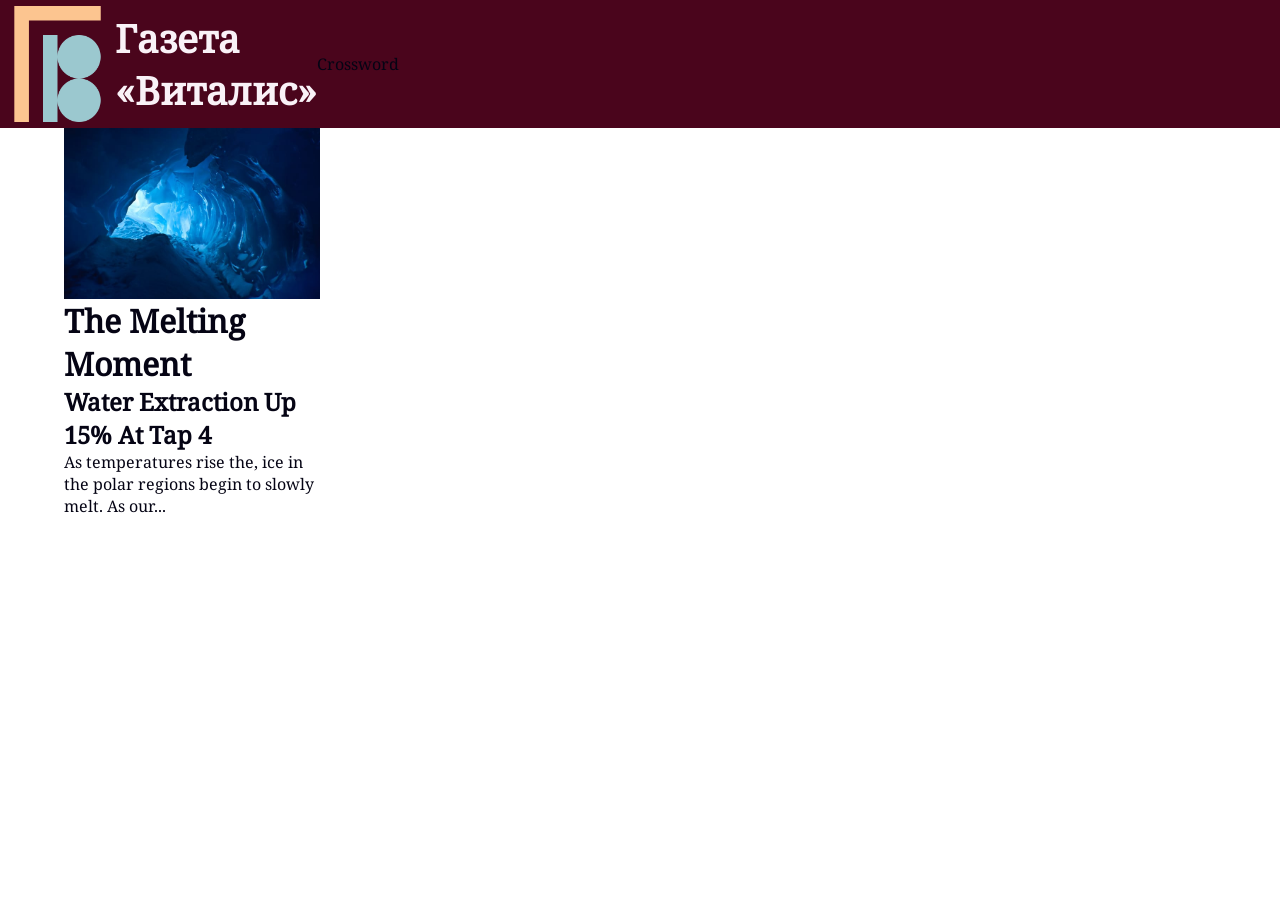
==== index.html @ 29e22456 "Basic story" ====
<!DOCTYPE html>
<html lang="en">
<head>
    <meta charset="UTF-8">
    <meta name="viewport" content="width=device-width, initial-scale=1.0">
    <title>The Vitalis Gazette</title>
    <link rel="stylesheet" href="../stylesheets/base.css">
    <link rel="stylesheet" href="../stylesheets/main.css">
</head>
<body>
    <header>
        <div class="topbar">
            <img src="../images/tvg_logo.png" width="15%">
            <h1 class="topbarLabel">Газета <br> «Виталис»</h1>
            <div class="barButtons">
                <a src="">Crossword</a>
            </div>
        </div>
    </header>

    
    <div class="story">
        <img src="../images/thumbnail1.jpg">
        <h1>The Melting Moment</h1>
        <h2>Water Extraction Up 15% At Tap 4</h2>
        <p>As temperatures rise the, ice in the polar regions begin to slowly melt. As our...</p>
    </div>

</body>
</html>
---- stylesheets/base.css ----
:root{
    --logo-orange: #FCC590;
    --logo-blue: #9BC8CF;
    --teal: #084C61;
    --red: #DB504A;
    --maroon: #4A051C;
    --white: #f9f2f7;
    --black: #050414;
}

/* Noto is licensed under the SIL Open Font License */
/* A copy of the license can be found at fonts/OFL.txt */
@font-face {
    font-family: "Noto";
    src: url("fonts/NotoSerif-VariableFont_wdth\,wght.ttf");
    font-weight: 400;
    font-style: normal;
}

@font-face {
    font-family: "Noto";
    src: url("fonts/NotoSerif-Italic-VariableFont_wdth\,wght.ttf");
    font-weight: 400;
    font-style: italic;
}

* {
    font-family: "Noto";
    color: var(--black);
}
---- stylesheets/main.css ----
body{
    padding: 0;
    margin: 0;
}

.topbar{
    width: 100%;
    background-color: var(--maroon);
    height: 10vw;
    padding: 0;
    margin: 0;
    display: flex;
    flex-direction: row;
    align-items: center;
    justify-content: flex-start;
}

.topbar img{
    height: 9vw;
    width: auto;
}

.topbarLabel{
    color: var(--white);
    font-size: 3vw;
    display: flex;
}

@media screen and (width < 1000px){
    .topbar{
        height: 20vw;
    }

    .topbar img{
        height: 18vw;
    }

    .topbarLabel{
        display: none;
    }
}

.row{
    display: flex;
    flex-direction: row;
    align-items: center;
    justify-content: center;
}

.col{
    display: flex;
    flex-direction: column;
    align-items: center;
    justify-content: center;
}

.story{
    display: flex;
    flex-direction: column;
    align-items: center;
    width: 30vw;
}

.story img{
    width: 20vw;
}

.story h1, .story h2, .story p{
    margin: 0;
    width: 20vw;
}
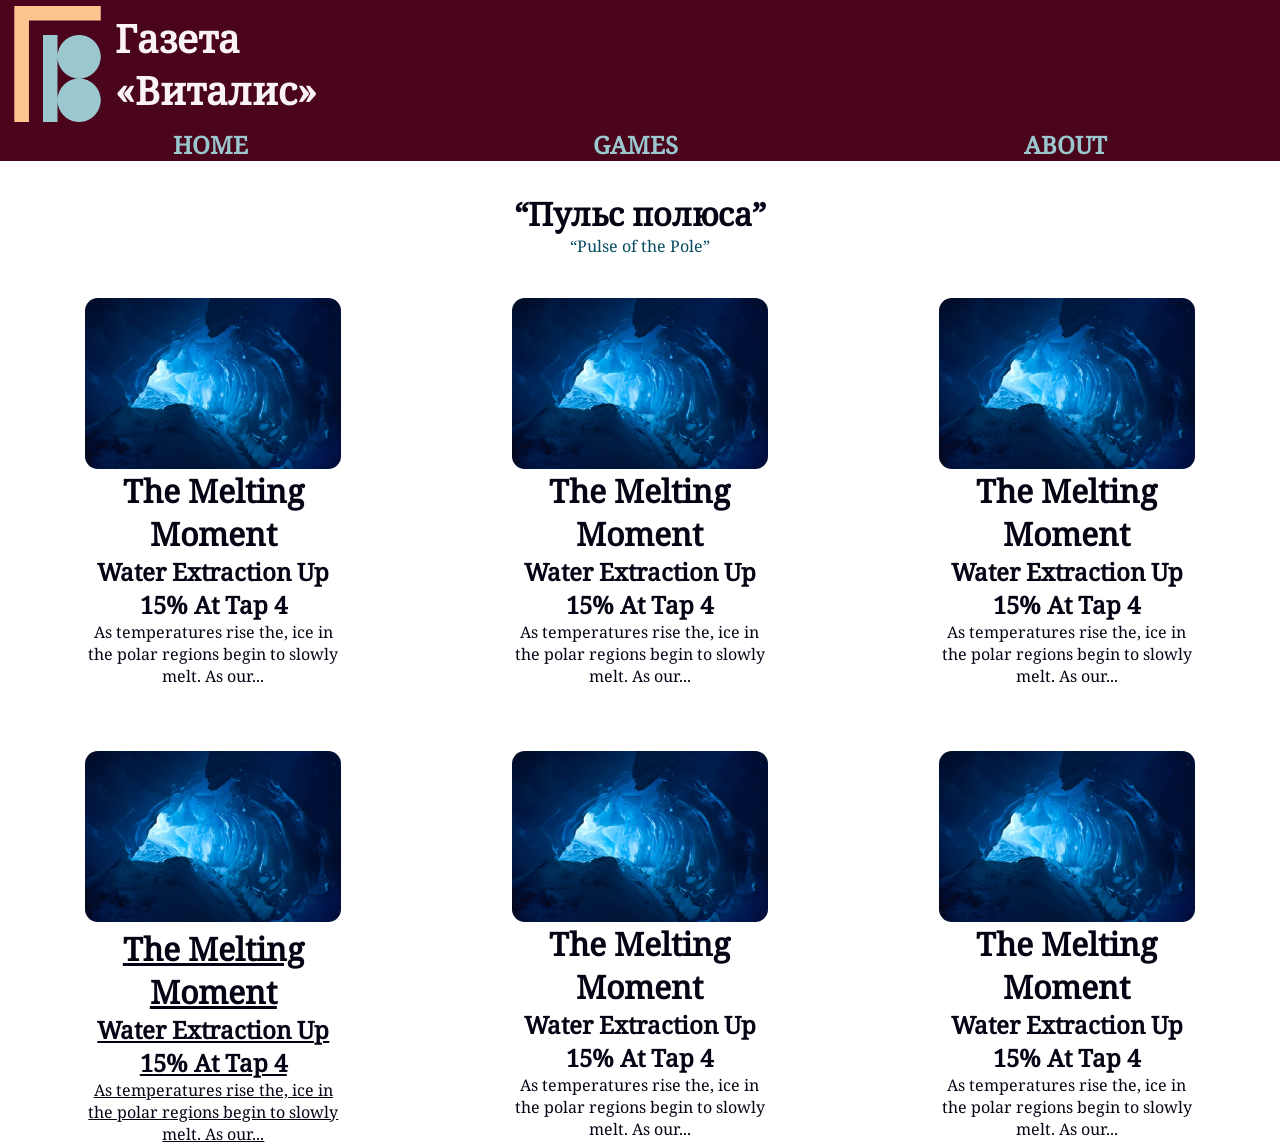
==== commit ee10686f: "Added games" ====
--- a/index.html
+++ b/index.html
@@ -4,26 +4,73 @@
     <meta charset="UTF-8">
     <meta name="viewport" content="width=device-width, initial-scale=1.0">
     <title>The Vitalis Gazette</title>
-    <link rel="stylesheet" href="../stylesheets/base.css">
-    <link rel="stylesheet" href="../stylesheets/main.css">
+    <link rel="stylesheet" href="./stylesheets/base.css">
+    <link rel="stylesheet" href="./stylesheets/main.css">
 </head>
 <body>
     <header>
         <div class="topbar">
-            <img src="../images/tvg_logo.png" width="15%">
+            <img src="./images/tvg_logo.png" width="15%">
             <h1 class="topbarLabel">Газета <br> «Виталис»</h1>
-            <div class="barButtons">
-                <a src="">Crossword</a>
-            </div>
+        </div>
+        <div class="barButtons">
+            <a href="./index.html">HOME</a>
+            <a href="./games.html">GAMES</a>
+            <a href="./about.html">ABOUT</a>
         </div>
     </header>
 
+    <div class="quote">
+        <h1>“Пульс полюса”</h1>
+        <p>“Pulse of the Pole”</p>
+    </div>
     
-    <div class="story">
-        <img src="../images/thumbnail1.jpg">
-        <h1>The Melting Moment</h1>
-        <h2>Water Extraction Up 15% At Tap 4</h2>
-        <p>As temperatures rise the, ice in the polar regions begin to slowly melt. As our...</p>
+    <div class="storyRow">
+        <div class="story">
+            <img src="./images/thumbnail1.jpg">
+            <h1>The Melting Moment</h1>
+            <h2>Water Extraction Up 15% At Tap 4</h2>
+            <p>As temperatures rise the, ice in the polar regions begin to slowly melt. As our...</p>
+        </div>
+        <div class="story">
+            <img src="./images/thumbnail1.jpg">
+            <h1>The Melting Moment</h1>
+            <h2>Water Extraction Up 15% At Tap 4</h2>
+            <p>As temperatures rise the, ice in the polar regions begin to slowly melt. As our...</p>
+        </div>
+        <div class="story">
+            <img src="./images/thumbnail1.jpg">
+            <h1>The Melting Moment</h1>
+            <h2>Water Extraction Up 15% At Tap 4</h2>
+            <p>As temperatures rise the, ice in the polar regions begin to slowly melt. As our...</p>
+        </div>
+    </div>
+
+    <div class="storyRowSep"></div>
+
+    <div class="storyRow">
+        <div class="story">
+            <a href="https://google.com">
+                <img src="./images/thumbnail1.jpg">
+            </a>
+            <a href="https://google.com">
+            <h1>The Melting Moment</h1>
+            <h2>Water Extraction Up 15% At Tap 4</h2>
+                <p>As temperatures rise the, ice in the polar regions begin to slowly melt. As our...</p>
+            </a>
+        </div>
+        <div class="story">
+            <img src="./images/thumbnail1.jpg">
+            <h1>The Melting Moment</h1>
+            <h2>Water Extraction Up 15% At Tap 4</h2>
+            <p>As temperatures rise the, ice in the polar regions begin to slowly melt. As our...</p>
+        </div>
+        <div class="story">
+            <img src="./images/thumbnail1.jpg">
+            <h1>The Melting Moment</h1>
+            <h2>Water Extraction Up 15% At Tap 4</h2>
+            <p>As temperatures rise the, ice in the polar regions begin to slowly melt. As our...</p>
+        </div>
     </div>
 
 </body>
--- a/stylesheets/base.css
+++ b/stylesheets/base.css
@@ -24,6 +24,15 @@
     font-style: italic;
 }
 
+/* Noto is licensed under the SIL Open Font License */
+/* A copy of the license can be found at fonts/OFL.txt */
+@font-face {
+    font-family: "Gasoek";
+    src: url("fonts/GasoekOne-Regular.ttf");
+    font-weight: 400;
+    font-style: normal;
+}
+
 * {
     font-family: "Noto";
     color: var(--black);
--- a/stylesheets/main.css
+++ b/stylesheets/main.css
@@ -26,6 +26,19 @@
     display: flex;
 }
 
+.barButtons{
+    display: flex;
+    justify-content: space-around;
+    background-color: var(--maroon);
+}
+
+.barButtons a{
+    text-decoration: none;
+    font-weight: bold;
+    font-size: x-large;
+    color: var(--logo-blue);
+}
+
 @media screen and (width < 1000px){
     .topbar{
         height: 20vw;
@@ -38,6 +51,25 @@
     .topbarLabel{
         display: none;
     }
+}
+
+.quote{
+    width: 100%;
+    display: flex;
+    flex-direction: column;
+    align-items: center;
+    justify-content: center;
+    margin-top: 2vw;
+    margin-bottom: 2vw;
+}
+
+.quote h1{
+    margin: 5px;
+    margin-bottom: 0;
+}
+.quote p{
+    margin-top: 0;
+    color: var(--teal)
 }
 
 .row{
@@ -63,9 +95,46 @@
 
 .story img{
     width: 20vw;
+    border-radius: 1vw;
 }
 
 .story h1, .story h2, .story p{
+    text-align: center;
     margin: 0;
     width: 20vw;
+}
+
+.storyRow{
+    display: flex;
+    flex-direction: row;
+    width: 100%;
+    justify-content: space-around;
+}
+
+.storyRowSep{
+    height: 5vw;
+}
+
+@media screen and (width < 1000px){
+    .story{
+        width: 80vw;
+        margin: 10vw;
+    }
+
+    .story h1, .story h2, .story p, .story img{
+        width: 80vw;
+    }
+
+    .story img{
+        border-radius: 5vw;
+    }
+
+    .storyRow{
+        flex-direction: column;
+        align-items: center;
+    }
+
+    .storyRowSep{
+        height: 0;
+    }
 }
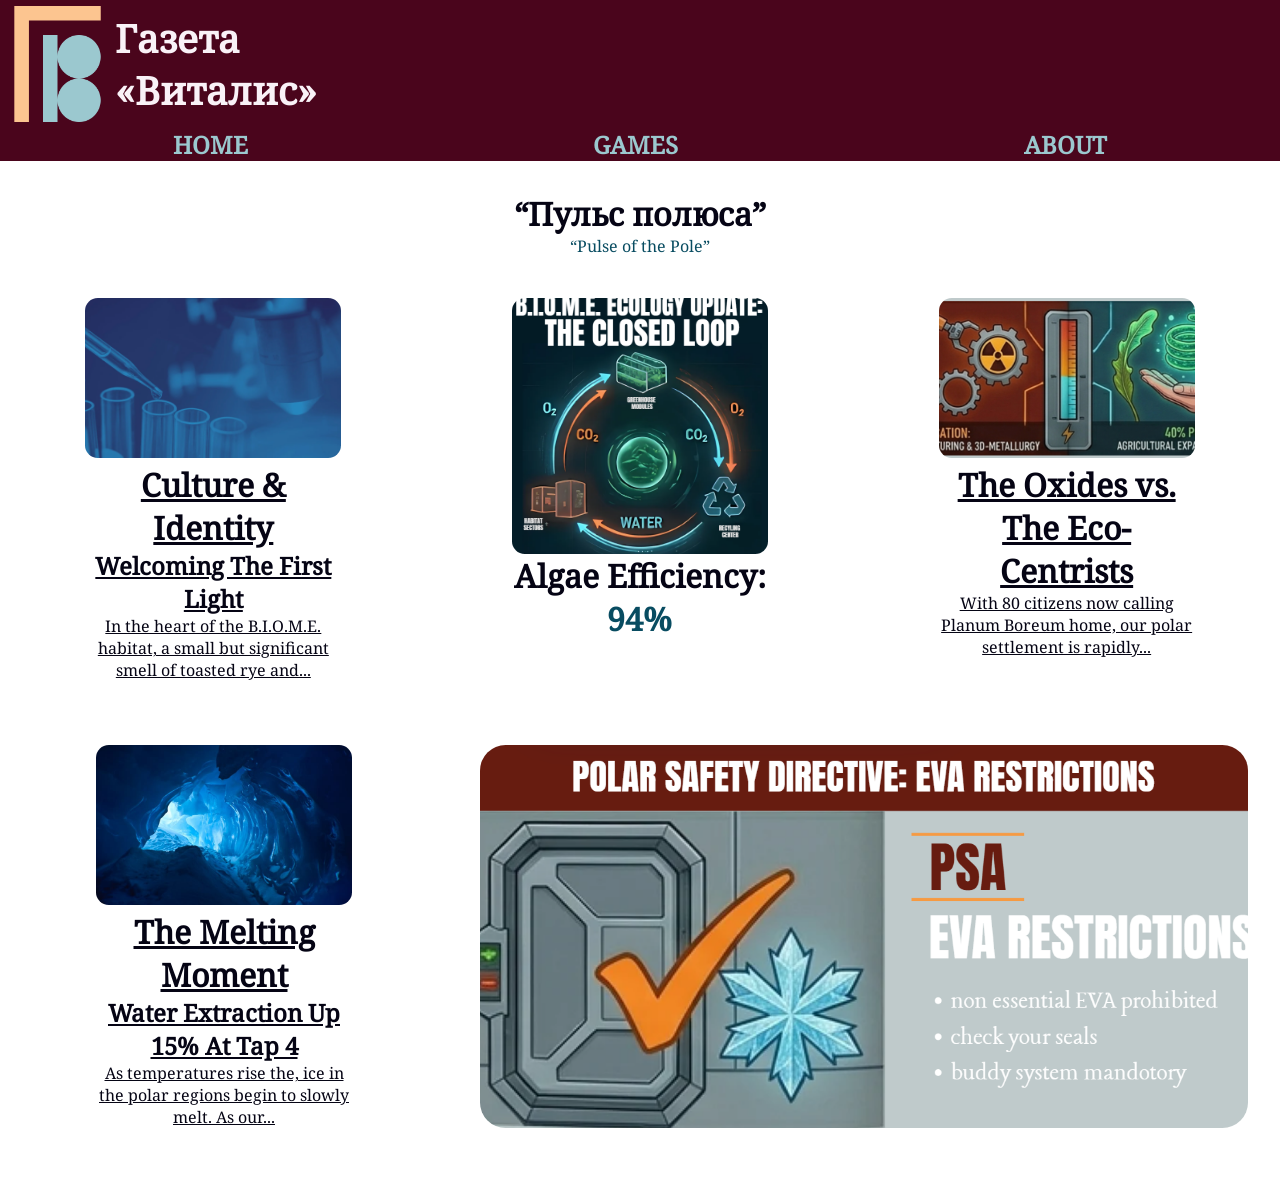
==== commit 6a6dc81c: "Added stories" ====
--- a/index.html
+++ b/index.html
@@ -27,22 +27,27 @@
     
     <div class="storyRow">
         <div class="story">
-            <img src="./images/thumbnail1.jpg">
-            <h1>The Melting Moment</h1>
-            <h2>Water Extraction Up 15% At Tap 4</h2>
-            <p>As temperatures rise the, ice in the polar regions begin to slowly melt. As our...</p>
+            <a href="./stories/culture-and-identity.html">
+                <img src="./images/thumbnail2.png">
+            </a>
+            <a href="./stories/culture-and-identity.html">
+                <h1>Culture & Identity</h1>
+                <h2>Welcoming The First Light</h2>
+                <p>In the heart of the B.I.O.M.E. habitat, a small but significant smell of toasted rye and...</p>
+            </a>
         </div>
         <div class="story">
-            <img src="./images/thumbnail1.jpg">
-            <h1>The Melting Moment</h1>
-            <h2>Water Extraction Up 15% At Tap 4</h2>
-            <p>As temperatures rise the, ice in the polar regions begin to slowly melt. As our...</p>
+            <img class="bigger" src="./images/ClosedLoop.png">
+            <h1>Algae Efficiency: <strong class="percent">94%</strong></h1>
         </div>
         <div class="story">
-            <img src="./images/thumbnail1.jpg">
-            <h1>The Melting Moment</h1>
-            <h2>Water Extraction Up 15% At Tap 4</h2>
-            <p>As temperatures rise the, ice in the polar regions begin to slowly melt. As our...</p>
+            <a href="./stories/oxide-vs-centrist.html">
+                <img src="./images/thumbnail3.png">
+            </a>
+            <a href="./stories/oxide-vs-centrist.html">
+                <h1>The Oxides vs. The Eco-Centrists</h1>
+                <p>With 80 citizens now calling Planum Boreum home, our polar settlement is rapidly...</p>
+            </a>
         </div>
     </div>
 
@@ -50,28 +55,24 @@
 
     <div class="storyRow">
         <div class="story">
-            <a href="https://google.com">
+            <a href="./stories/melting-moment.html">
                 <img src="./images/thumbnail1.jpg">
             </a>
-            <a href="https://google.com">
-            <h1>The Melting Moment</h1>
-            <h2>Water Extraction Up 15% At Tap 4</h2>
+            <a href="./stories/melting-moment.html">
+                <h1>The Melting Moment</h1>
+                <h2>Water Extraction Up 15% At Tap 4</h2>
                 <p>As temperatures rise the, ice in the polar regions begin to slowly melt. As our...</p>
             </a>
         </div>
-        <div class="story">
-            <img src="./images/thumbnail1.jpg">
-            <h1>The Melting Moment</h1>
-            <h2>Water Extraction Up 15% At Tap 4</h2>
-            <p>As temperatures rise the, ice in the polar regions begin to slowly melt. As our...</p>
-        </div>
-        <div class="story">
-            <img src="./images/thumbnail1.jpg">
-            <h1>The Melting Moment</h1>
-            <h2>Water Extraction Up 15% At Tap 4</h2>
-            <p>As temperatures rise the, ice in the polar regions begin to slowly melt. As our...</p>
+        <div class="story2">
+            <img class="wideAd" src="./images/wideAd.png">
+            <img class="tallAd" src="./images/tallAd.png">
         </div>
     </div>
 
+    <footer>
+
+    </footer>
+
 </body>
 </html>
--- a/stylesheets/main.css
+++ b/stylesheets/main.css
@@ -95,7 +95,9 @@
 
 .story img{
     width: 20vw;
+    height: 12.5vw;
     border-radius: 1vw;
+    object-fit: cover;
 }
 
 .story h1, .story h2, .story p{
@@ -115,6 +117,40 @@
     height: 5vw;
 }
 
+.bigger{
+    height: 20vw !important;
+}
+
+.biggest{
+    height: 100% !important;
+}
+
+.percent{
+    color: var(--teal);
+}
+
+.story2{
+    display: flex;
+    flex-direction: column;
+    align-items: center;
+    width: 60vw; 
+}
+
+.story2 img{
+    width: 100%;
+    height: 100%;
+    object-fit: cover;
+    border-radius: 2vw;
+}
+
+.wideAd{
+    display: block;
+}
+
+.tallAd{
+    display: none;
+}
+
 @media screen and (width < 1000px){
     .story{
         width: 80vw;
@@ -126,6 +162,8 @@
     }
 
     .story img{
+        width: 80vw;
+        height: 50vw;
         border-radius: 5vw;
     }
 
@@ -137,4 +175,25 @@
     .storyRowSep{
         height: 0;
     }
+
+    .bigger{
+        height: 50vw !important;
+    }
+
+    .story2{
+        width: 80vw;
+        height: 100vw;
+    }
+
+    .wideAd{
+        display: none;
+    }
+
+    .tallAd{
+        display: block
+    }
+}
+
+footer{
+    height: 5vw;
 }
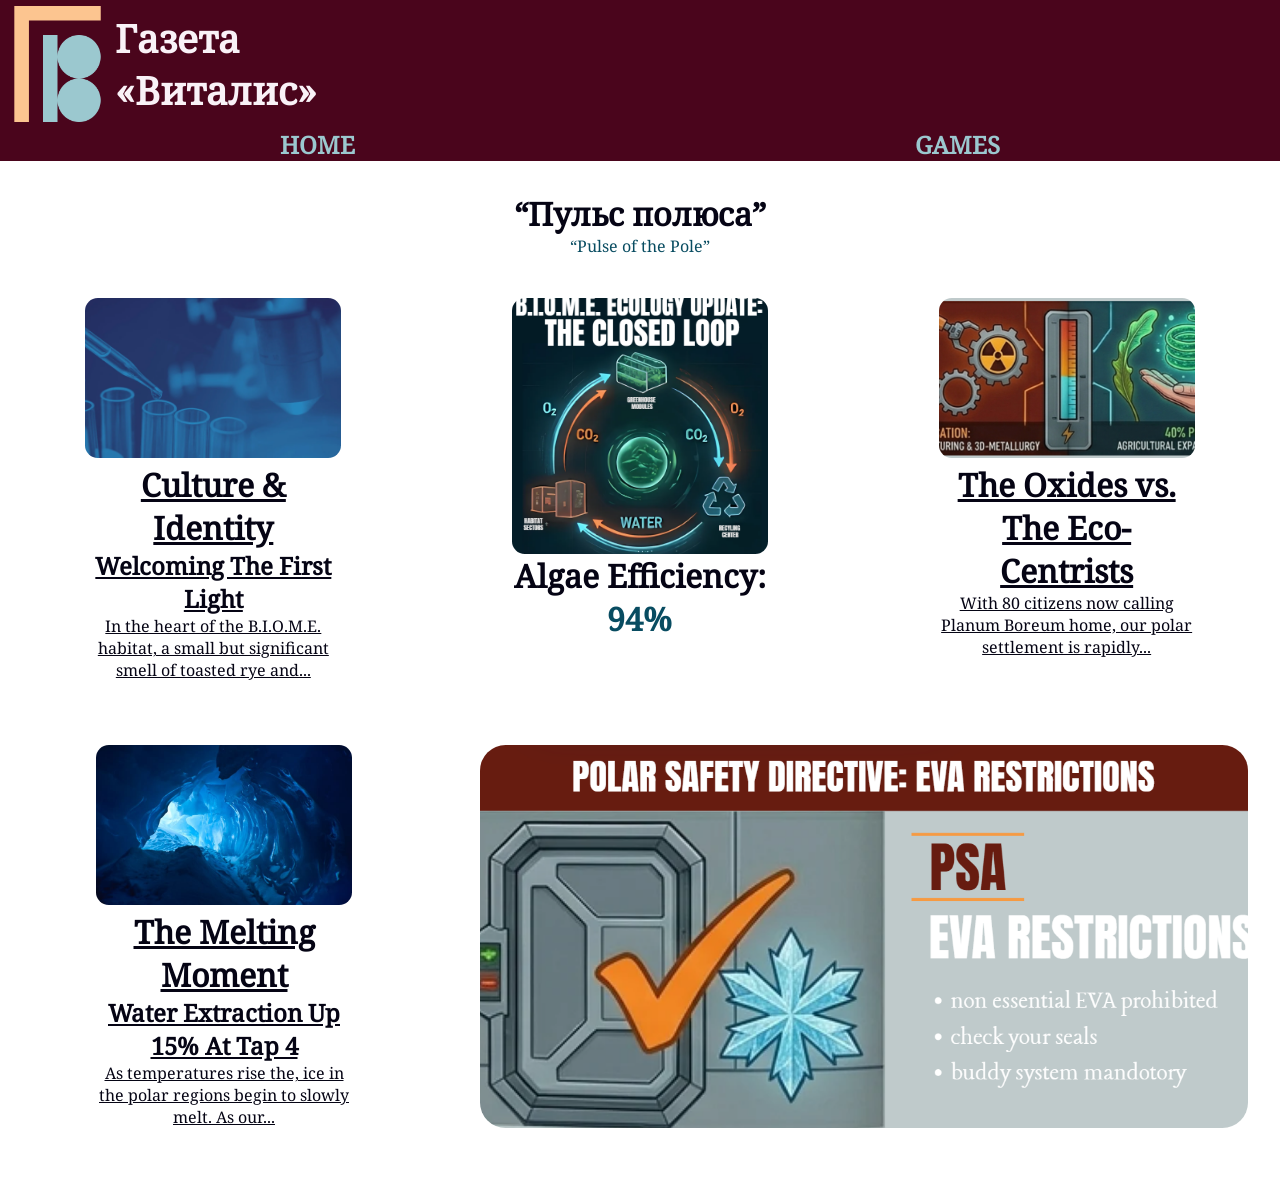
==== commit b7be02f6: "Fix" ====
--- a/index.html
+++ b/index.html
@@ -16,7 +16,6 @@
         <div class="barButtons">
             <a href="./index.html">HOME</a>
             <a href="./games.html">GAMES</a>
-            <a href="./about.html">ABOUT</a>
         </div>
     </header>
 
